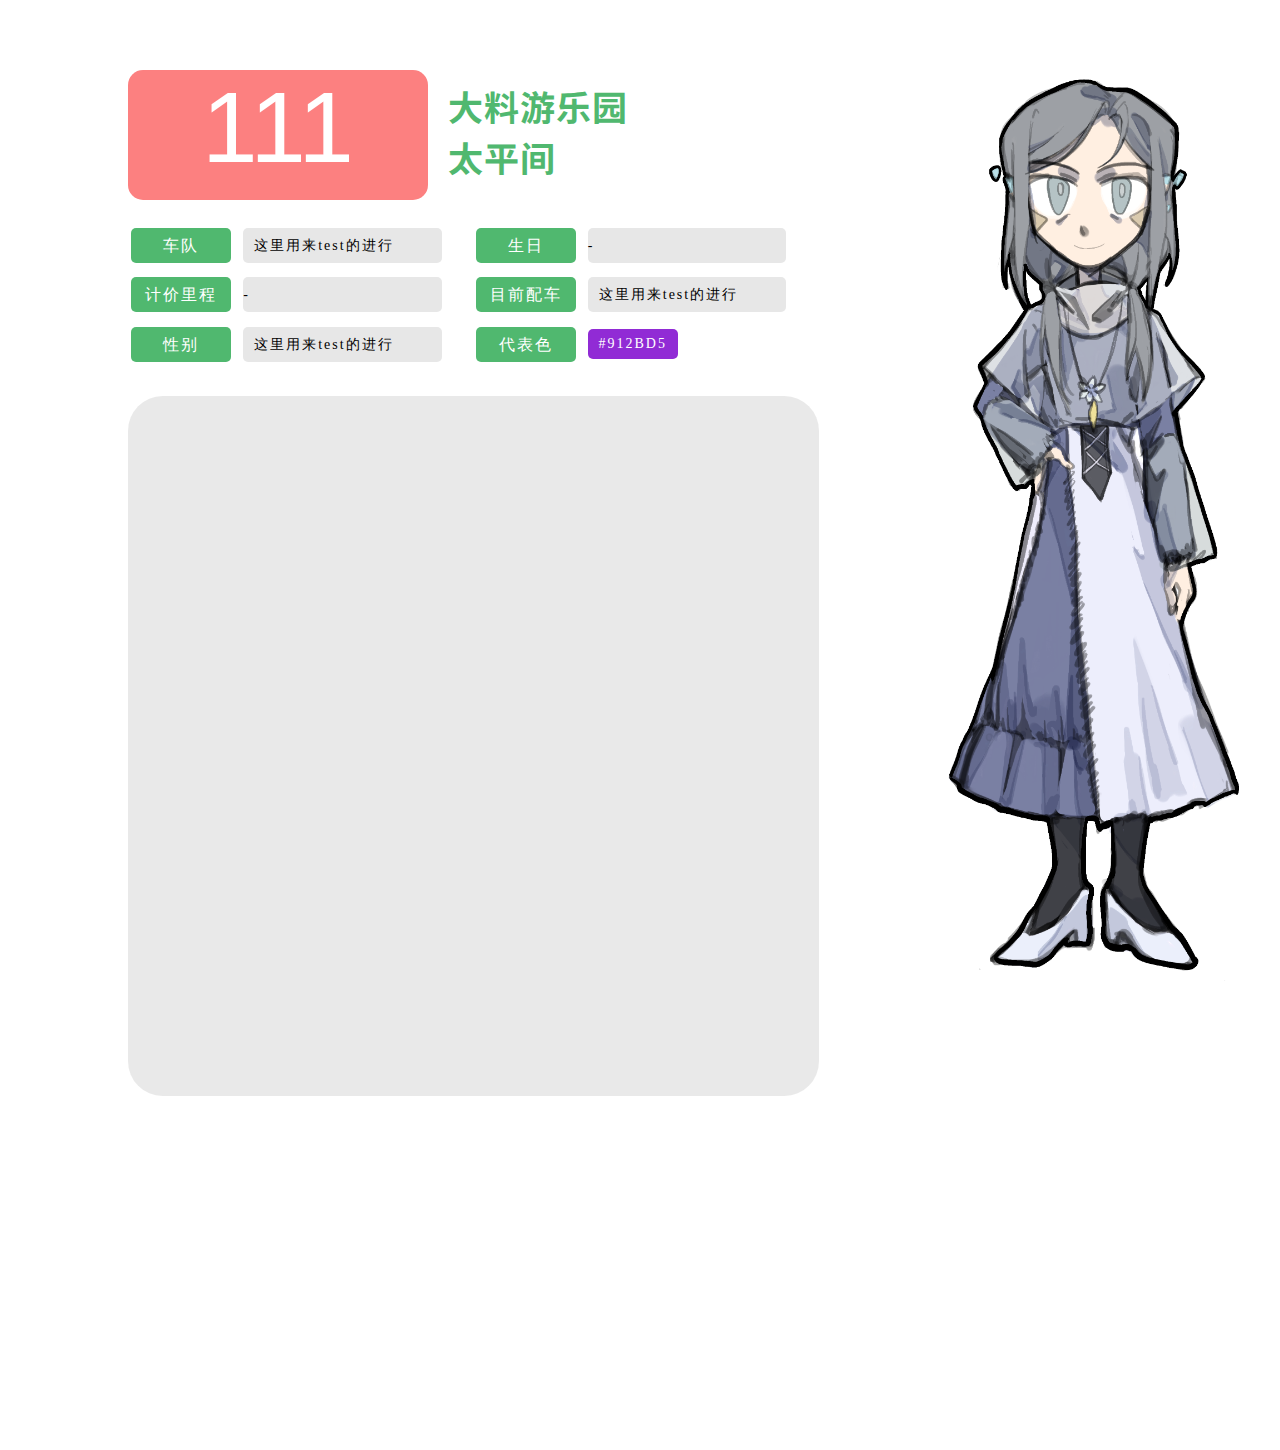
==== lines/k1-702.html @ f5abe4e5 "Signed-off-by: Alniyat <1800011379@pku.edu.cn>" ====
<!doctype html>
<html>
<head>
    <meta charset="utf-8">
    <meta http-equiv="X-UA-Compatible" content="IE=edge">
    <meta name="viewport" content="initial-scale=1.0, user-scalable=no, width=device-width">
    <title>702</title>
    <link rel="stylesheet" href="https://fonts.googleapis.com/css?family=Noto+Sans+SC:100,300,400,500,700,900">
    <link rel="stylesheet" href="bkgStyle.css"/>
    <script type="text/javascript">
        window.forceWebGL = true
        window._AMapSecurityConfig = {
            serviceHost:'185.199.109.153/_AMapService',  
        }
    </script>
    <script type="text/javascript"
            src="http://webapi.amap.com/maps?v=1.4.15&key=d5c95d0ecf90437341677b06888a405e&plugin=AMap.LineSearch"></script>
    <script src="https://webapi.amap.com/loader.js"></script>
    <script type="text/javascript">
            window._AMapSecurityConfig = {
            securityJsCode:'df1f983c3ebc8cc775a7eee0b9badf47',
        }
    </script>
    <script src="lines.js"></script>
    <!--<script type="text/javascript" src="http://cache.amap.com/lbs/static/addToolbar.js"></script>-->
</head>



<body>  
<div id="container">
    <div id="line_img"><img src="img/a.png"></div>
    <div class="heading1"><div id="bus_id">111</div><div id="station_name">大料游乐园<br>太平间</div><div class="tool_box"></div></div>
    <div class="line_info">
        <table id="li_table" border="0">
            <tr>
              <td class="tag"><div>车队</div></td>
              <td class="tag_info"><div>&nbsp;&nbsp;这里用来test的进行</div></td>
              <td class="tag"><div>生日</div></td>
              <td class="tag_info"><div>-</div></td>
            </tr>
            <tr>
              <td class="tag" id="distance"><div>计价里程</div></td>
              <td class="tag_info"><div>-</div></td>
              <td class="tag"><div>目前配车</div></td>
              <td class="tag_info"><div>&nbsp;&nbsp;这里用来test的进行</div></td>
            </tr>
            <tr>
              <td class="tag"><div>性别</div></td>
              <td class="tag_info"><div>&nbsp;&nbsp;这里用来test的进行</div></td>
              <td class="tag"><div>代表色</div></td>
              <td class="tag_info_color"><div>#912BD5</div></td>
            </tr>
        </table>
    </div>
    <div id="bkg">
    </div>
</div>

</body>
</html>
---- lines/bkgStyle.css ----
html, body {
	margin: 0;
	height: 100%;
	width: 100%;
	position: absolute;
}

#container {
	position: absolute;
	top: 50px;
	left: 0;
	right: 0;
	bottom: 60px;
	min-width: 1200px;
	max-width: 1600px;
	height: 100%;
	min-height: 1400px;
	margin-bottom: 40px;
}

#line_img {
	position: absolute;
	top: 0%;
	right: 2%;
	width: 26%;
}

#line_img img {
	width: 100%;
}

#bkg {
	margin-left: 10%;
	margin-right: 36%;
	margin-bottom: 6%;
	margin-top: 2%;
    width: 54%;
    min-height: 700px;
	border-radius: 5%;
    position: relative;
    background-color:#b6b6b6;
    opacity: 0.3;
    z-index: 0;
}

.heading1 {
	margin-left: 10%;
	margin-right: 36%;
	margin-top: 20px;
	margin-bottom: 20px;
	width: 54%;
	height: 130px;
	position: relative;
	background-color:#ffffff;
	opacity: 1;
	float: left;
}

#bus_id {
	width: 300px;
	height: 130px;
	background-color:#fc8080;
	border-radius: 15px;
	text-align: center;
	font-size: 100px;
	color:#ffffff;
	font-family:sans-serif;
	font-weight:7.5px;
	opacity: 1;
	float: left;
}

#station_name {
	margin-left: 20px;
	margin-top: 10px;
	margin-bottom: 10px;
	height: 130px;
	font-size: 35px;
	font-family: "Noto Sans SC";
	font-weight: 700;
	letter-spacing: 1px;
	color:#50b86f;
	opacity: 1;
	float: left;
}

.heading1:after {
	/*添加一个内容*/
	content: "";
	/*转换为一个块元素*/
	display: block;
	/*清除两侧的浮动*/
	clear: both;
}

.line_info table{
	margin-left: 10%;
	margin-right: 31%;
	width: 54%;
	height: 150px;
}

#li_table td.tag {
	width: 15%;
	text-align: center;
} 

#li_table td.tag div{
	height: 35px;
	line-height:35px;
	border-radius: 5px;
	background-color:#50b86f;
	font-size: 16px;
	letter-spacing: 2px;
	font-weight: 500;
	color:#ffffff;
} 

#li_table td.tag_info div{
	height: 35px;
	line-height:35px;
	margin-left: 8px;
	margin-right: 30px;
	border-radius: 5px;
	background-color:#e7e7e7;
	font-size: 14px;
	letter-spacing: 2px;
	font-weight: 300;
	color:#000000;
} 

#li_table td.tag_info_color div{
	height: 30px;
	width: 90px;
	line-height:30px;
	margin-left: 8px;
	border-radius: 5px;
	background-color:#912BD5;
	font-size: 14px;
	letter-spacing: 2px;
	font-weight: 300;
	text-align: center;
	color:#ffffff;
} 


.button-group {
	position: absolute;
	bottom: 20px;
	right: 20px;
	font-size: 12px;
	padding: 10px;
}

.button-group .button {
	height: 28px;
	line-height: 28px;
	background-color: #c6d6e0;
	color: #FFF;
	border: 0;
	outline: none;
	padding-left: 5px;
	padding-right: 5px;
	border-radius: 3px;
	margin-bottom: 4px;
	cursor: pointer;
}
.button-group .inputtext {
	height: 26px;
	line-height: 26px;
	border: 1px;
	outline: none;
	padding-left: 5px;
	padding-right: 5px;
	border-radius: 3px;
	margin-bottom: 4px;
	cursor: pointer;
}
 /*
.tip {
	position: absolute;
	bottom: 30px;
	right: 10px;
	background-color: #FFF;
	text-align: center;
	border: 1px solid #ccc;
	line-height: 30px;
	border-radius: 3px;
	padding: 0 5px;
	font-size: 12px;
}
*/
#tip {
	background-color: #fff;
	padding-left: 10px;
	padding-right: 10px;
	position: absolute;
	font-size: 12px;
	right: 10px;
	top: 20px;
	border-radius: 3px;
	border: 1px solid #ccc;
	line-height: 30px;
}

/*
#tip input[type='button'] {
	margin-top: 10px;
	margin-bottom: 10px;
	background-color: #0D9BF2;
	height: 30px;
	text-align: center;
	line-height: 30px;
	color: #fff;
	font-size: 12px;
	border-radius: 3px;
	outline: none;
	border: 0;
}
*/
.amap-info-content {
	font-size: 12px;
}

.amap-logo{
	display: none;
	opacity:0 !important;
	}
.amap-copyright {
		opacity:0;
	}


#myPageTop {
	position: absolute;
	top: 5px;
	right: 10px;
	background: #fff none repeat scroll 0 0;
	border: 1px solid #ccc;
	margin: 10px auto;
	padding:6px;
	font-family: "Microsoft Yahei", "微软雅黑", "Pinghei";
	font-size: 14px;
}
#myPageTop label {
	margin: 0 20px 0 0;
	color: #666666;
	font-weight: normal;
}
#myPageTop input {
	width: 170px;
}
#myPageTop .column2{
	padding-left: 25px;
}
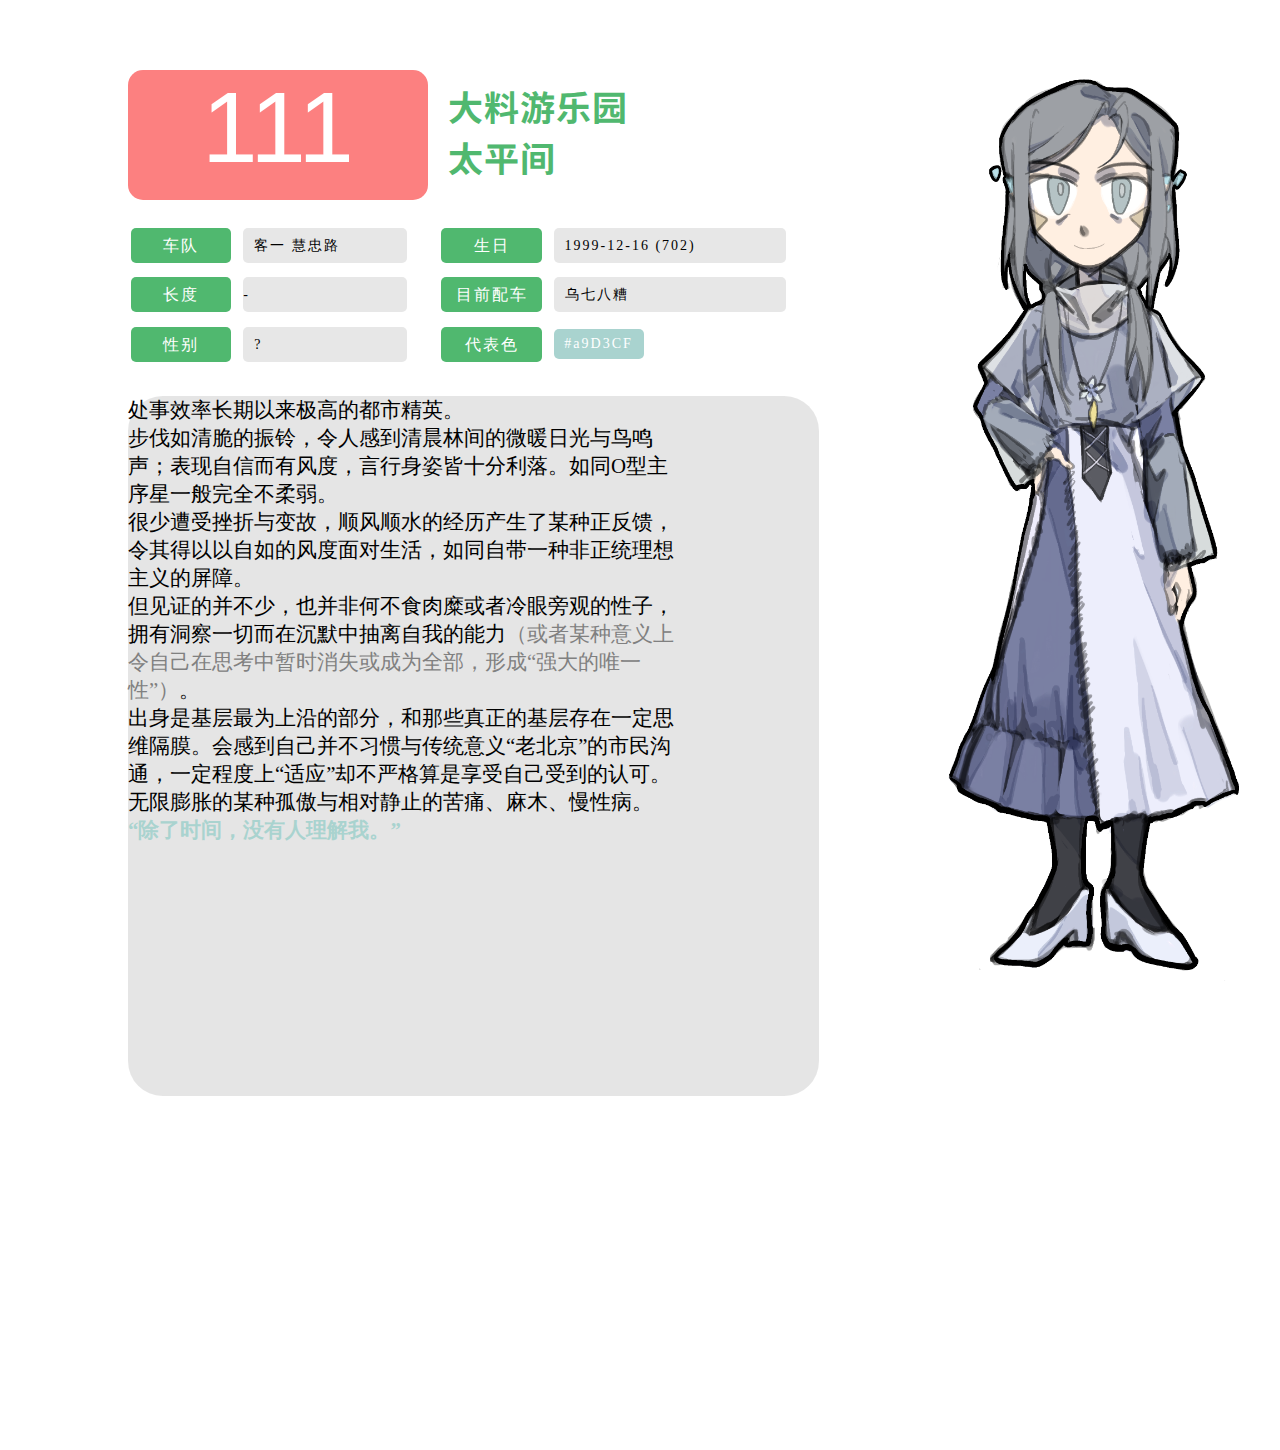
==== commit d8d418c3: "Signed-off-by: Alniyat <1800011379@pku.edu.cn>" ====
--- a/lines/k1-702.html
+++ b/lines/k1-702.html
@@ -6,7 +6,7 @@
     <meta name="viewport" content="initial-scale=1.0, user-scalable=no, width=device-width">
     <title>702</title>
     <link rel="stylesheet" href="https://fonts.googleapis.com/css?family=Noto+Sans+SC:100,300,400,500,700,900">
-    <link rel="stylesheet" href="bkgStyle.css"/>
+    <link rel="stylesheet" href="lineStyle.css"/>
     <script type="text/javascript">
         window.forceWebGL = true
         window._AMapSecurityConfig = {
@@ -21,7 +21,6 @@
             securityJsCode:'df1f983c3ebc8cc775a7eee0b9badf47',
         }
     </script>
-    <script src="lines.js"></script>
     <!--<script type="text/javascript" src="http://cache.amap.com/lbs/static/addToolbar.js"></script>-->
 </head>
 
@@ -30,32 +29,45 @@
 <body>  
 <div id="container">
     <div id="line_img"><img src="img/a.png"></div>
-    <div class="heading1"><div id="bus_id">111</div><div id="station_name">大料游乐园<br>太平间</div><div class="tool_box"></div></div>
+    <div class="heading1">
+        <div id="bus_id">111</div>
+        <div id="station_name"><span id="startStation">大料游乐园</span><br><span id="endStation">太平间</span></div>
+        <div class="tool_box"></div>
+    </div>
     <div class="line_info">
         <table id="li_table" border="0">
             <tr>
               <td class="tag"><div>车队</div></td>
-              <td class="tag_info"><div>&nbsp;&nbsp;这里用来test的进行</div></td>
+              <td class="tag_info"><div>&nbsp;&nbsp;客一 慧忠路</div></td>
               <td class="tag"><div>生日</div></td>
-              <td class="tag_info"><div>-</div></td>
+              <td class="tag_info"><div>&nbsp;&nbsp;1999-12-16 (702)</div></td>
             </tr>
             <tr>
-              <td class="tag" id="distance"><div>计价里程</div></td>
-              <td class="tag_info"><div>-</div></td>
+              <td class="tag"><div>长度</div></td>
+              <td class="tag_info"><div id="distance">-</div></td>
               <td class="tag"><div>目前配车</div></td>
-              <td class="tag_info"><div>&nbsp;&nbsp;这里用来test的进行</div></td>
+              <td class="tag_info"><div>&nbsp;&nbsp;乌七八糟</div></td>
             </tr>
             <tr>
               <td class="tag"><div>性别</div></td>
-              <td class="tag_info"><div>&nbsp;&nbsp;这里用来test的进行</div></td>
+              <td class="tag_info"><div>&nbsp;&nbsp;?</div></td>
               <td class="tag"><div>代表色</div></td>
-              <td class="tag_info_color"><div>#912BD5</div></td>
+              <td class="tag_info_color"><div id="tag_info_c" style="background-color:#a9d3cf;">#a9D3CF</div></td>
             </tr>
         </table>
     </div>
     <div id="bkg">
+        <div class="information">
+            处事效率长期以来极高的都市精英。<br>
+            步伐如清脆的振铃，令人感到清晨林间的微暖日光与鸟鸣声；表现自信而有风度，言行身姿皆十分利落。如同O型主序星一般完全不柔弱。<br>
+            很少遭受挫折与变故，顺风顺水的经历产生了某种正反馈，令其得以以自如的风度面对生活，如同自带一种非正统理想主义的屏障。<br>
+            但见证的并不少，也并非何不食肉糜或者冷眼旁观的性子，拥有洞察一切而在沉默中抽离自我的能力<span style="color: gray;">（或者某种意义上令自己在思考中暂时消失或成为全部，形成“强大的唯一性”）</span>。<br>
+            出身是基层最为上沿的部分，和那些真正的基层存在一定思维隔膜。会感到自己并不习惯与传统意义“老北京”的市民沟通，一定程度上“适应”却不严格算是享受自己受到的认可。<br>
+            无限膨胀的某种孤傲与相对静止的苦痛、麻木、慢性病。<br>
+            <b style="color:#a9d3cf">“除了时间，没有人理解我。”</b>
+        </div>
     </div>
 </div>
-
+<script src="lines.js"></script>
 </body>
 </html>     --- a/lines/lineStyle.css
+++ b/lines/lineStyle.css
@@ -0,0 +1,265 @@
+html, body {
+	margin: 0;
+	height: 100%;
+	width: 100%;
+	position: absolute;
+}
+
+#container {
+	position: absolute;
+	top: 50px;
+	left: 0;
+	right: 0;
+	bottom: 60px;
+	min-width: 1200px;
+	max-width: 1600px;
+	height: 100%;
+	min-height: 1400px;
+	margin-bottom: 40px;
+}
+
+#line_img {
+	position: absolute;
+	top: 0%;
+	right: 2%;
+	width: 26%;
+}
+
+#line_img img {
+	width: 100%;
+}
+
+#bkg {
+	margin-left: 10%;
+	margin-right: 36%;
+	margin-bottom: 6%;
+	margin-top: 2%;
+    width: 54%;
+    min-height: 700px;
+	border-radius: 5%;
+    position: relative;
+    background-color:rgba(0,0,0,0.1);
+    z-index: 0;
+}
+
+.heading1 {
+	margin-left: 10%;
+	margin-right: 36%;
+	margin-top: 20px;
+	margin-bottom: 20px;
+	width: 54%;
+	height: 130px;
+	position: relative;
+	background-color:#ffffff;
+	opacity: 1;
+	float: left;
+}
+
+#bus_id {
+	width: 300px;
+	height: 130px;
+	background-color:#fc8080;
+	border-radius: 15px;
+	text-align: center;
+	font-size: 100px;
+	color:#ffffff;
+	font-family:sans-serif;
+	font-weight:7.5px;
+	opacity: 1;
+	float: left;
+}
+
+#station_name {
+	margin-left: 20px;
+	margin-top: 10px;
+	margin-bottom: 10px;
+	height: 130px;
+	font-size: 35px;
+	font-family: "Noto Sans SC";
+	font-weight: 700;
+	letter-spacing: 1px;
+	color:#50b86f;
+	opacity: 1;
+	float: left;
+}
+
+.heading1:after {
+	/*添加一个内容*/
+	content: "";
+	/*转换为一个块元素*/
+	display: block;
+	/*清除两侧的浮动*/
+	clear: both;
+}
+
+.line_info table{
+	margin-left: 10%;
+	margin-right: 31%;
+	width: 54%;
+	height: 150px;
+}
+
+#li_table td.tag {
+	width: 15%;
+	text-align: center;
+} 
+
+#li_table td.tag div{
+	height: 35px;
+	line-height:35px;
+	border-radius: 5px;
+	background-color:#50b86f;
+	font-size: 16px;
+	letter-spacing: 2px;
+	font-weight: 500;
+	color:#ffffff;
+} 
+
+#li_table td.tag_info div{
+	height: 35px;
+	line-height:35px;
+	margin-left: 8px;
+	margin-right: 30px;
+	border-radius: 5px;
+	background-color:#e7e7e7;
+	font-size: 14px;
+	letter-spacing: 2px;
+	font-weight: 300;
+	color:#000000;
+} 
+
+#li_table td.tag_info_color div{
+	height: 30px;
+	width: 90px;
+	line-height:30px;
+	margin-left: 8px;
+	border-radius: 5px;
+	font-size: 14px;
+	letter-spacing: 2px;
+	font-weight: 300;
+	text-align: center;
+	color:#ffffff;
+} 
+
+.information {
+    width: 80%;
+    left: 20%;
+    right: auto;
+    margin: 40px,10px,40px,10px;
+    font-size: 1.3em;
+    font-family: SimSun;
+}
+
+
+
+
+
+.button-group {
+	position: absolute;
+	bottom: 20px;
+	right: 20px;
+	font-size: 12px;
+	padding: 10px;
+}
+
+.button-group .button {
+	height: 28px;
+	line-height: 28px;
+	background-color: #c6d6e0;
+	color: #FFF;
+	border: 0;
+	outline: none;
+	padding-left: 5px;
+	padding-right: 5px;
+	border-radius: 3px;
+	margin-bottom: 4px;
+	cursor: pointer;
+}
+.button-group .inputtext {
+	height: 26px;
+	line-height: 26px;
+	border: 1px;
+	outline: none;
+	padding-left: 5px;
+	padding-right: 5px;
+	border-radius: 3px;
+	margin-bottom: 4px;
+	cursor: pointer;
+}
+ /*
+.tip {
+	position: absolute;
+	bottom: 30px;
+	right: 10px;
+	background-color: #FFF;
+	text-align: center;
+	border: 1px solid #ccc;
+	line-height: 30px;
+	border-radius: 3px;
+	padding: 0 5px;
+	font-size: 12px;
+}
+*/
+#tip {
+	background-color: #fff;
+	padding-left: 10px;
+	padding-right: 10px;
+	position: absolute;
+	font-size: 12px;
+	right: 10px;
+	top: 20px;
+	border-radius: 3px;
+	border: 1px solid #ccc;
+	line-height: 30px;
+}
+
+/*
+#tip input[type='button'] {
+	margin-top: 10px;
+	margin-bottom: 10px;
+	background-color: #0D9BF2;
+	height: 30px;
+	text-align: center;
+	line-height: 30px;
+	color: #fff;
+	font-size: 12px;
+	border-radius: 3px;
+	outline: none;
+	border: 0;
+}
+*/
+.amap-info-content {
+	font-size: 12px;
+}
+
+.amap-logo{
+	display: none;
+	opacity:0 !important;
+	}
+.amap-copyright {
+		opacity:0;
+	}
+
+
+#myPageTop {
+	position: absolute;
+	top: 5px;
+	right: 10px;
+	background: #fff none repeat scroll 0 0;
+	border: 1px solid #ccc;
+	margin: 10px auto;
+	padding:6px;
+	font-family: "Microsoft Yahei", "微软雅黑", "Pinghei";
+	font-size: 14px;
+}
+#myPageTop label {
+	margin: 0 20px 0 0;
+	color: #666666;
+	font-weight: normal;
+}
+#myPageTop input {
+	width: 170px;
+}
+#myPageTop .column2{
+	padding-left: 25px;
+}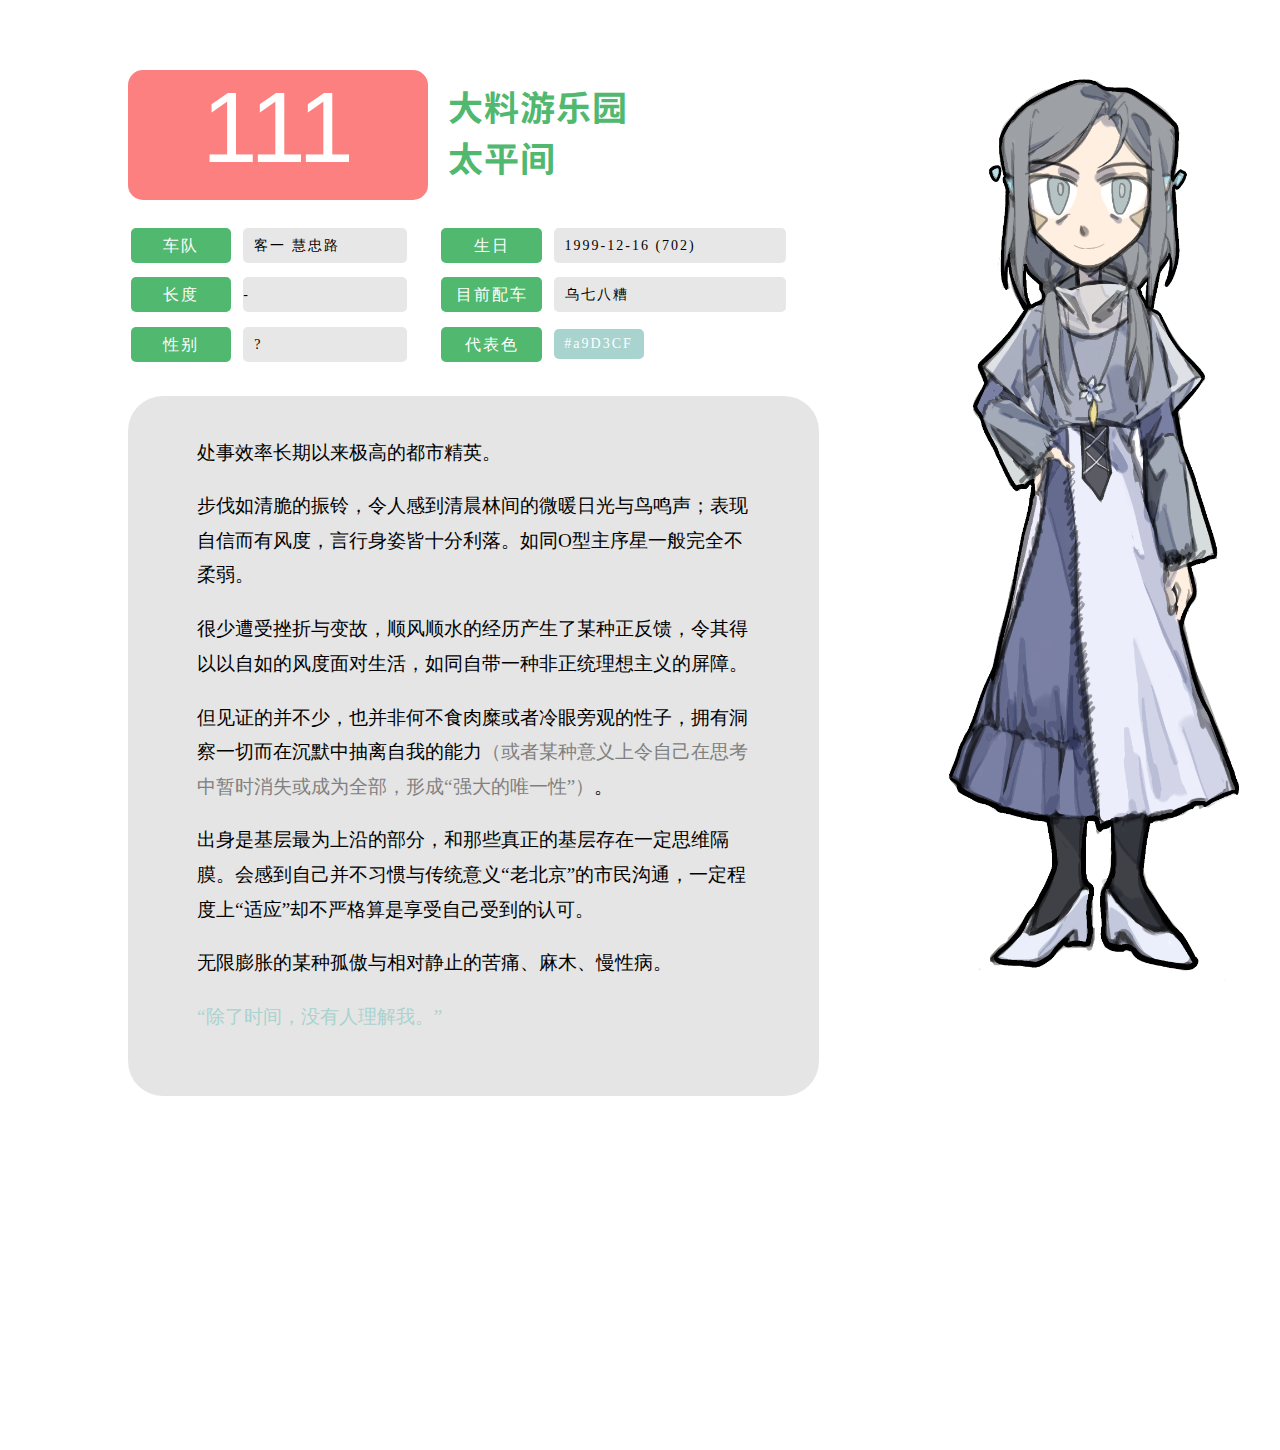
==== commit 5b904918: "Signed-off-by: Alniyat <1800011379@pku.edu.cn>" ====
--- a/lines/k1-702.html
+++ b/lines/k1-702.html
@@ -56,15 +56,17 @@
             </tr>
         </table>
     </div>
-    <div id="bkg">
+    <div id="bkg_bkg">
+        <div id="bkg"></div>
         <div class="information">
-            处事效率长期以来极高的都市精英。<br>
-            步伐如清脆的振铃，令人感到清晨林间的微暖日光与鸟鸣声；表现自信而有风度，言行身姿皆十分利落。如同O型主序星一般完全不柔弱。<br>
-            很少遭受挫折与变故，顺风顺水的经历产生了某种正反馈，令其得以以自如的风度面对生活，如同自带一种非正统理想主义的屏障。<br>
-            但见证的并不少，也并非何不食肉糜或者冷眼旁观的性子，拥有洞察一切而在沉默中抽离自我的能力<span style="color: gray;">（或者某种意义上令自己在思考中暂时消失或成为全部，形成“强大的唯一性”）</span>。<br>
-            出身是基层最为上沿的部分，和那些真正的基层存在一定思维隔膜。会感到自己并不习惯与传统意义“老北京”的市民沟通，一定程度上“适应”却不严格算是享受自己受到的认可。<br>
-            无限膨胀的某种孤傲与相对静止的苦痛、麻木、慢性病。<br>
-            <b style="color:#a9d3cf">“除了时间，没有人理解我。”</b>
+            <p></p>
+            <p>处事效率长期以来极高的都市精英。</p>
+            <p>步伐如清脆的振铃，令人感到清晨林间的微暖日光与鸟鸣声；表现自信而有风度，言行身姿皆十分利落。如同O型主序星一般完全不柔弱。</p>
+            <p>很少遭受挫折与变故，顺风顺水的经历产生了某种正反馈，令其得以以自如的风度面对生活，如同自带一种非正统理想主义的屏障。</p>
+            <p>但见证的并不少，也并非何不食肉糜或者冷眼旁观的性子，拥有洞察一切而在沉默中抽离自我的能力<span style="color: gray;">（或者某种意义上令自己在思考中暂时消失或成为全部，形成“强大的唯一性”）</span>。</p>
+            <p>出身是基层最为上沿的部分，和那些真正的基层存在一定思维隔膜。会感到自己并不习惯与传统意义“老北京”的市民沟通，一定程度上“适应”却不严格算是享受自己受到的认可。</p>
+            <p>无限膨胀的某种孤傲与相对静止的苦痛、麻木、慢性病。</p>
+            <p><b style="color:#a9d3cf">“除了时间，没有人理解我。”</b></p>
         </div>
     </div>
 </div>
--- a/lines/lineStyle.css
+++ b/lines/lineStyle.css
@@ -29,7 +29,7 @@
 	width: 100%;
 }
 
-#bkg {
+#bkg_bkg {
 	margin-left: 10%;
 	margin-right: 36%;
 	margin-bottom: 6%;
@@ -143,11 +143,14 @@
 
 .information {
     width: 80%;
-    left: 20%;
-    right: auto;
-    margin: 40px,10px,40px,10px;
-    font-size: 1.3em;
-    font-family: SimSun;
+    left: 10%;
+    top: 40px;
+    font-size: 1.2em;
+    font-family: NSimSun;
+    font-weight: 300;
+    line-height: 1.8em;
+    letter-spacing: 0;
+    position: relative;
 }
 
 
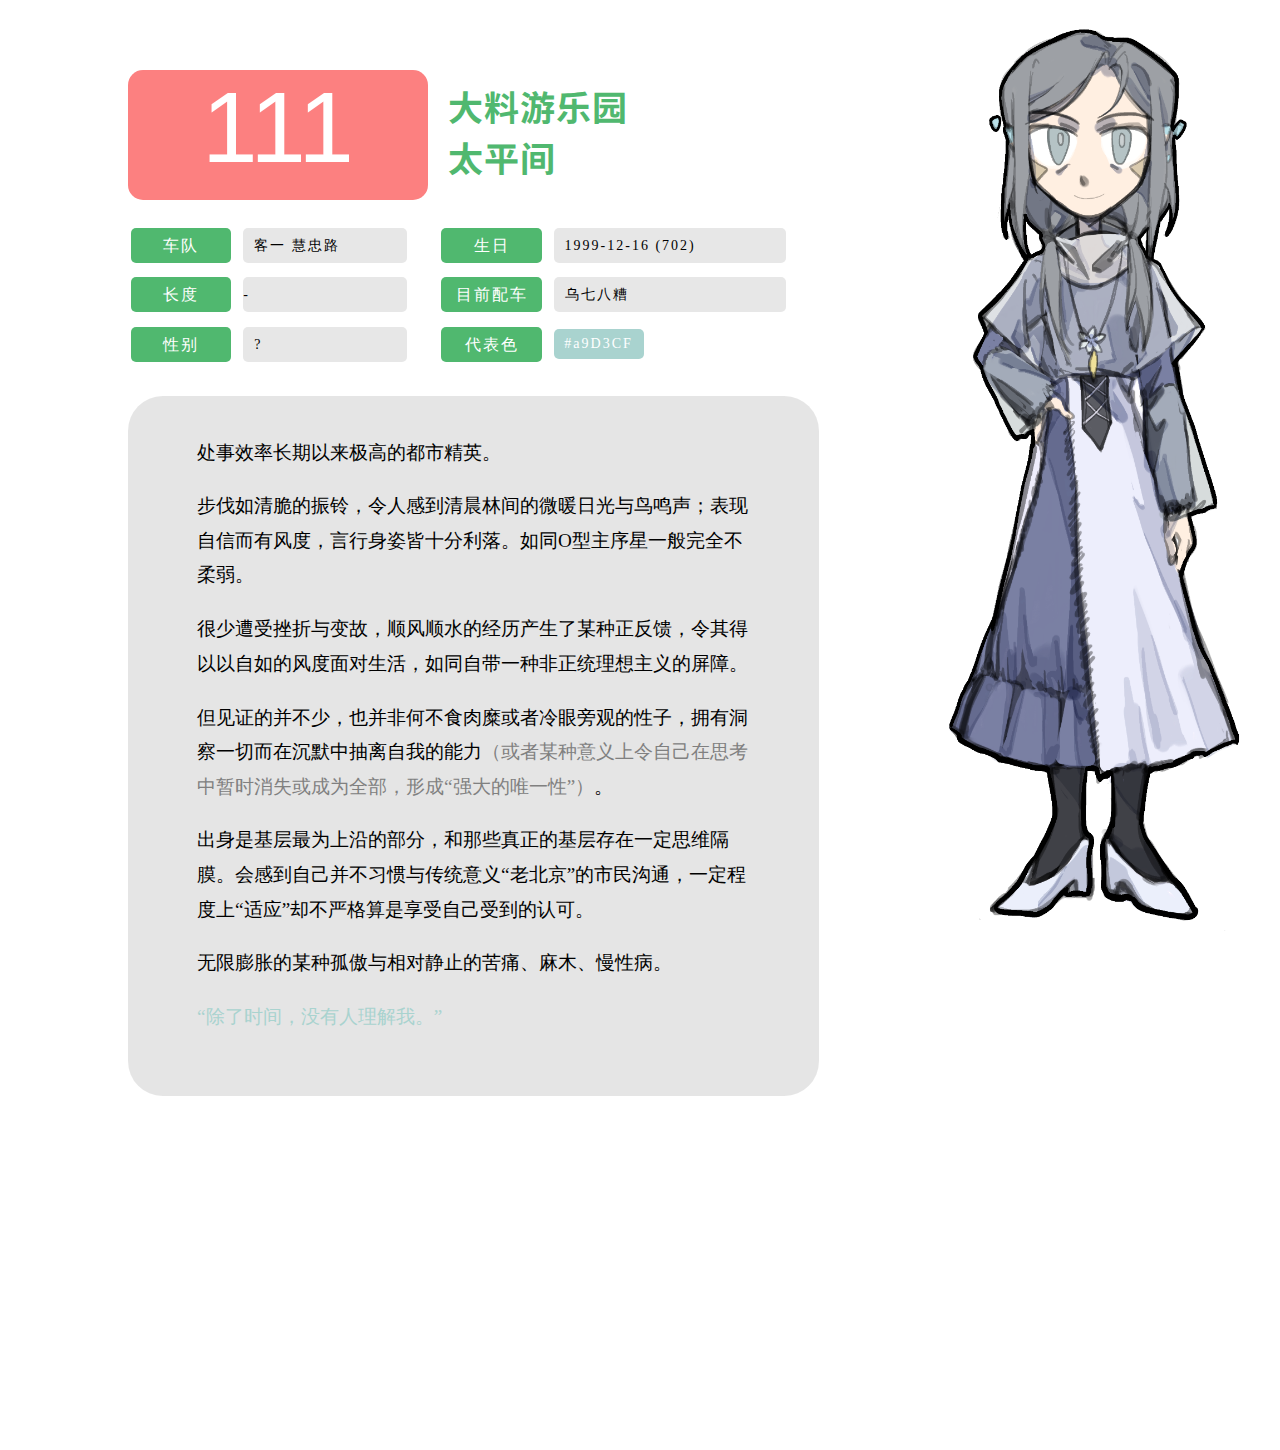
==== commit 1c07d09d: "Signed-off-by: Alniyat <1800011379@pku.edu.cn>" ====
--- a/lines/k1-702.html
+++ b/lines/k1-702.html
@@ -57,7 +57,6 @@
         </table>
     </div>
     <div id="bkg_bkg">
-        <div id="bkg"></div>
         <div class="information">
             <p></p>
             <p>处事效率长期以来极高的都市精英。</p>
--- a/lines/lineStyle.css
+++ b/lines/lineStyle.css
@@ -10,16 +10,15 @@
 	top: 50px;
 	left: 0;
 	right: 0;
-	bottom: 60px;
+	bottom: 20px;
 	min-width: 1200px;
 	max-width: 1600px;
 	height: 100%;
 	min-height: 1400px;
-	margin-bottom: 40px;
 }
 
 #line_img {
-	position: absolute;
+	position: fixed;
 	top: 0%;
 	right: 2%;
 	width: 26%;
@@ -41,6 +40,8 @@
     background-color:rgba(0,0,0,0.1);
     z-index: 0;
 }
+
+
 
 .heading1 {
 	margin-left: 10%;
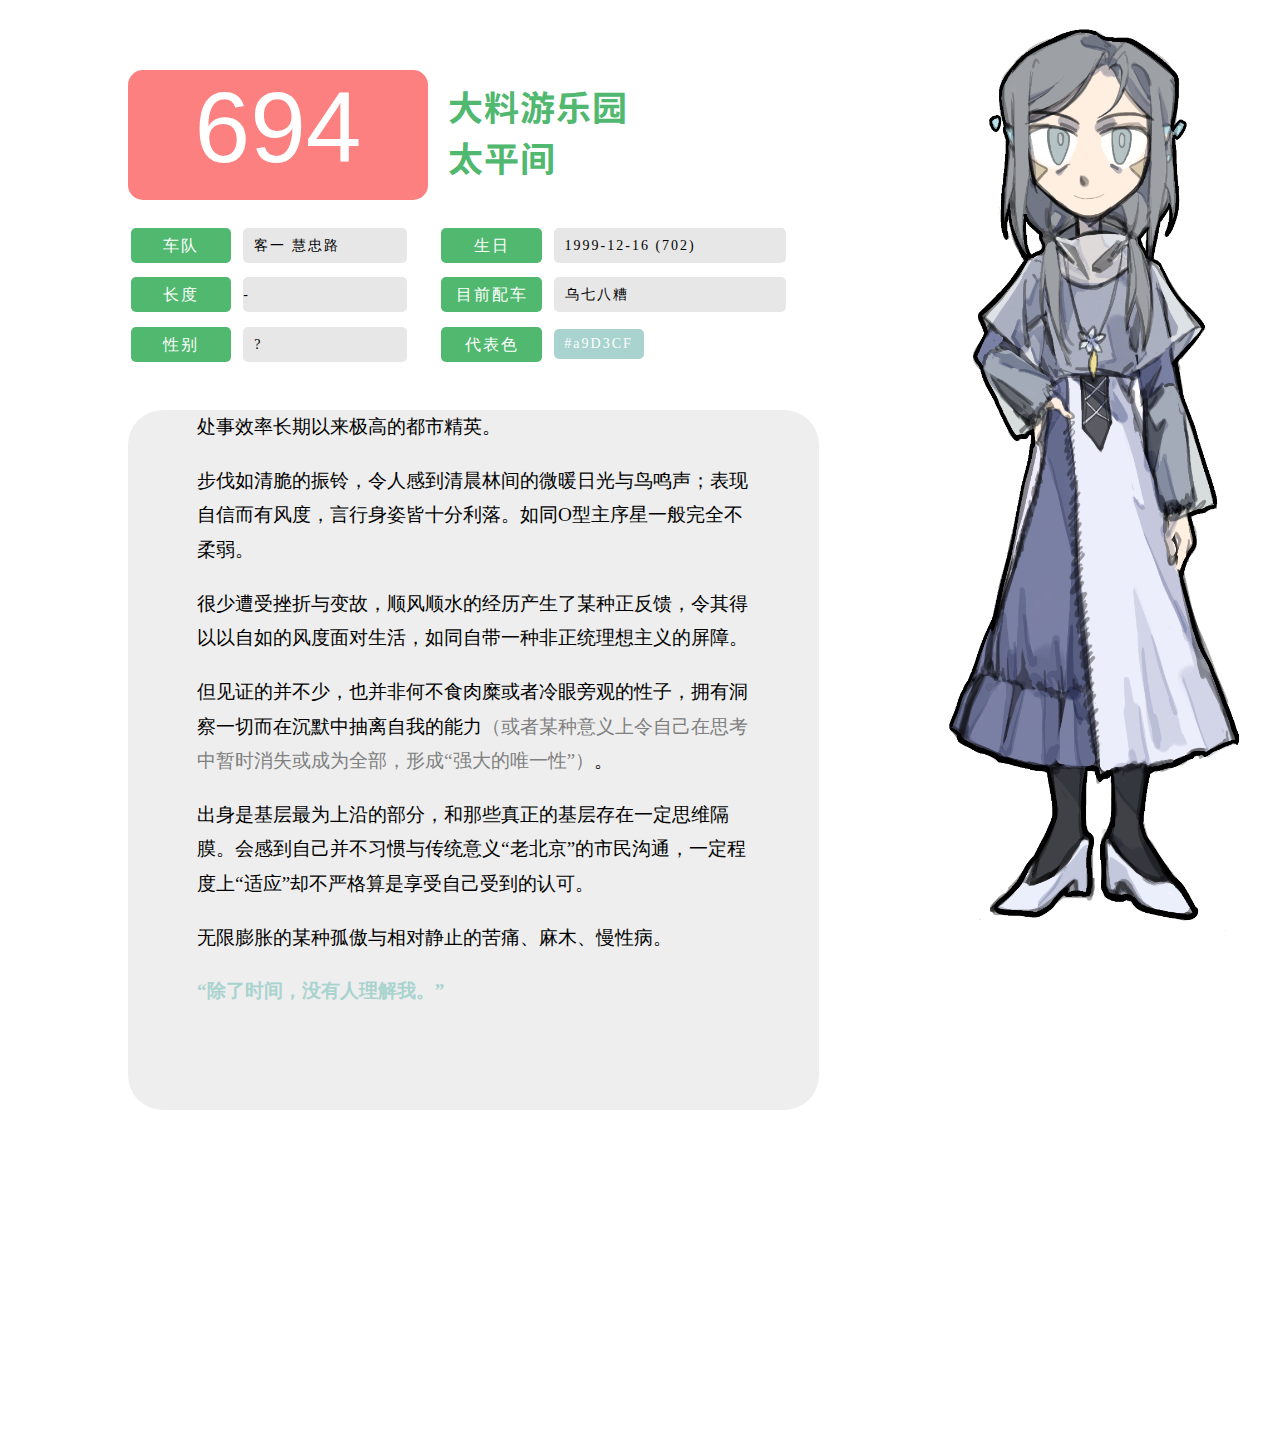
==== commit efd2f63f: "Signed-off-by: Alniyat <1800011379@pku.edu.cn>" ====
--- a/lines/k1-702.html
+++ b/lines/k1-702.html
@@ -30,7 +30,7 @@
 <div id="container">
     <div id="line_img"><img src="img/a.png"></div>
     <div class="heading1">
-        <div id="bus_id">111</div>
+        <div id="bus_id">694</div>
         <div id="station_name"><span id="startStation">大料游乐园</span><br><span id="endStation">太平间</span></div>
         <div class="tool_box"></div>
     </div>
--- a/lines/lineStyle.css
+++ b/lines/lineStyle.css
@@ -37,7 +37,7 @@
     min-height: 700px;
 	border-radius: 5%;
     position: relative;
-    background-color:rgba(0,0,0,0.1);
+    background-color:rgb(238, 238, 238);
     z-index: 0;
 }
 
@@ -145,13 +145,15 @@
 .information {
     width: 80%;
     left: 10%;
-    top: 40px;
+    margin-top: 40px;
+    margin-bottom: 60px;
     font-size: 1.2em;
     font-family: NSimSun;
-    font-weight: 300;
+    font-weight: 500;
     line-height: 1.8em;
     letter-spacing: 0;
     position: relative;
+    z-index: 999;
 }
 
 
